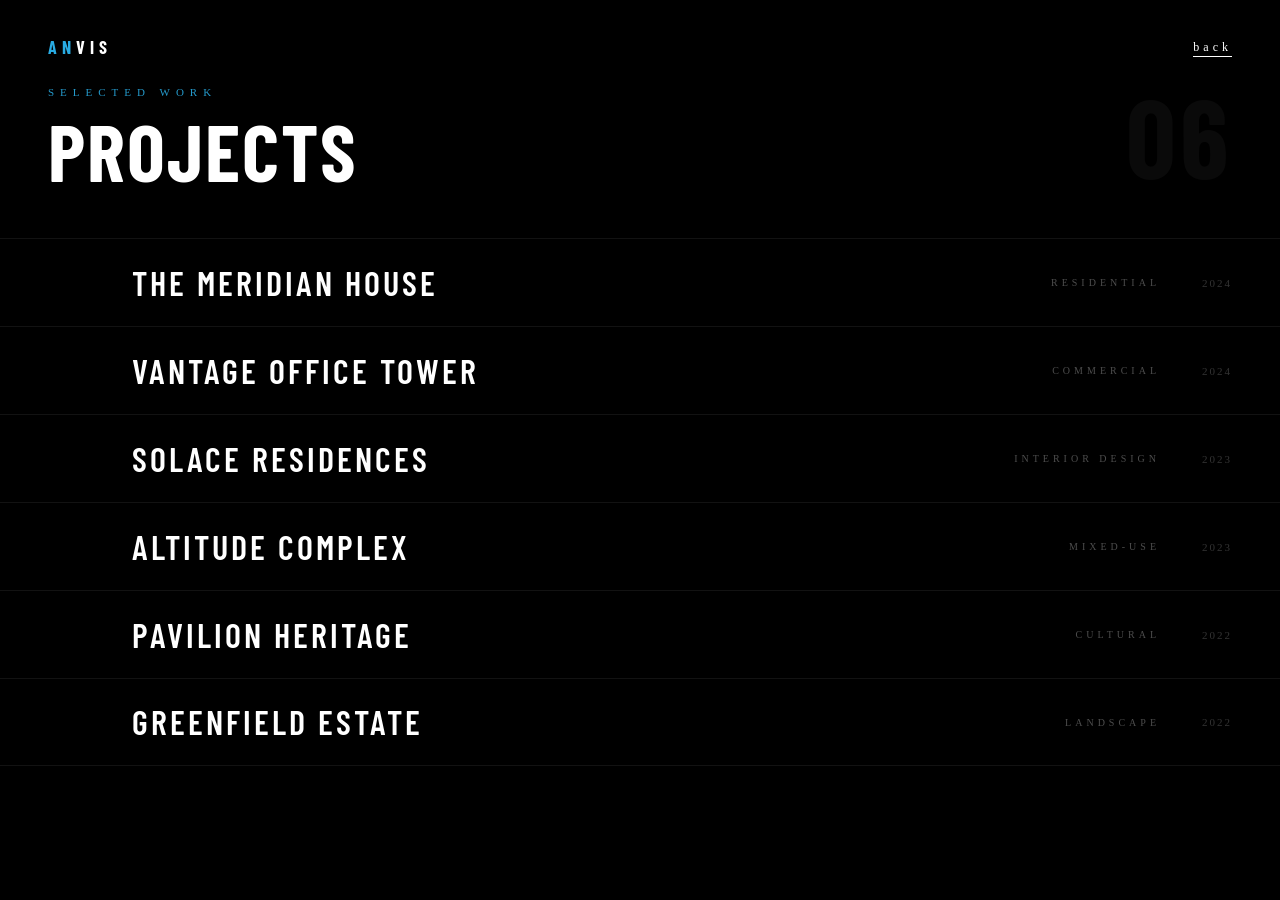
==== projects.html @ 5938486a "Initial commit" ====
<!DOCTYPE html>
<html lang="en">
<head>
  <meta charset="UTF-8">
  <meta name="viewport" content="width=device-width, initial-scale=1.0">
  <title>ANVIS Designery</title>
  <link rel="preconnect" href="https://fonts.googleapis.com">
  <link href="https://fonts.googleapis.com/css2?family=Barlow+Condensed:ital,wght@0,200;0,300;0,400;0,500;0,600;0,700;1,300;1,400&family=Barlow:wght@300;400&display=swap" rel="stylesheet">
  <link rel="stylesheet" href="style.css">

  <style>
    /* ── loader image panels (base64 embedded) ── */
    #lc0 { background-image: url('data:image/png;base64,${IMG1}'); }
    #lc1 { background-image: url('data:image/png;base64,${IMG2}'); }
    #lc2 { background-image: url('data:image/png;base64,${IMG3}'); }
  </style>
</head>
<body>

<!-- ═══════════════════════════════════════════
     NAV
═══════════════════════════════════════════ -->
<nav id="nav">
  <a class="nav-logo" href="index.html"><span class="cyan">AN</span>VIS</a>
  <a class="nav-menu-btn" href="index.html">Back</a>
</nav>


<!-- ═══════════════════════════════════════════
     PROJECTS
═══════════════════════════════════════════ -->
<div class="section-rule"></div>
<section id="projects">
  <div class="proj-header rv">
    <div class="proj-header-left">
      <span class="eyebrow">Selected Work</span>
      <div class="proj-h-title">Projects</div>
    </div>
    <div class="proj-h-count">06</div>
  </div>
 
  <ul class="proj-list">
    <li class="proj-row rv" data-proj="0"
        onmouseenter="showPreview(event,0)" onmouseleave="hidePreview()" onmousemove="movePreview(event)">
      <span class="proj-row-num"></span>
      <span class="proj-row-name">The Meridian House</span>
      <span class="proj-row-cat">Residential</span>
      <span class="proj-row-yr">2024</span>
    </li>
    <li class="proj-row rv d1" data-proj="1"
        onmouseenter="showPreview(event,1)" onmouseleave="hidePreview()" onmousemove="movePreview(event)">
      <span class="proj-row-num"></span>
      <span class="proj-row-name">Vantage Office Tower</span>
      <span class="proj-row-cat">Commercial</span>
      <span class="proj-row-yr">2024</span>
    </li>
    <li class="proj-row rv d2" data-proj="2"
        onmouseenter="showPreview(event,2)" onmouseleave="hidePreview()" onmousemove="movePreview(event)">
      <span class="proj-row-num"></span>
      <span class="proj-row-name">Solace Residences</span>
      <span class="proj-row-cat">Interior Design</span>
      <span class="proj-row-yr">2023</span>
    </li>
    <li class="proj-row rv d1" data-proj="3"
        onmouseenter="showPreview(event,3)" onmouseleave="hidePreview()" onmousemove="movePreview(event)">
      <span class="proj-row-num"></span>
      <span class="proj-row-name">Altitude Complex</span>
      <span class="proj-row-cat">Mixed-Use</span>
      <span class="proj-row-yr">2023</span>
    </li>
    <li class="proj-row rv d2" data-proj="4"
        onmouseenter="showPreview(event,4)" onmouseleave="hidePreview()" onmousemove="movePreview(event)">
      <span class="proj-row-num"></span>
      <span class="proj-row-name">Pavilion Heritage</span>
      <span class="proj-row-cat">Cultural</span>
      <span class="proj-row-yr">2022</span>
    </li>
    <li class="proj-row rv d3" data-proj="5"
        onmouseenter="showPreview(event,5)" onmouseleave="hidePreview()" onmousemove="movePreview(event)">
      <span class="proj-row-num"></span>
      <span class="proj-row-name">Greenfield Estate</span>
      <span class="proj-row-cat">Landscape</span>
      <span class="proj-row-yr">2022</span>
    </li>
  </ul>
</section>
 
<!-- floating project preview -->
<div class="proj-preview" id="projPreview">
  <div class="proj-preview-inner" id="projPreviewInner"></div>
</div>

<script src="script.js"></script>
</body>
</html>
---- style.css ----
/* ═══════════════════════════════════════════════════
   BASE
═══════════════════════════════════════════════════ */
@font-face {
    font-family: 'Gtek';
    src: url('fonts/Gtek.ttf') format('truetype');
}

*, *::before, *::after { margin:0; padding:0; box-sizing:border-box; }
 
:root {
  --black:   #000000;
  --white:   #ffffff;
  --cyan:    #29ABE2;
  --gray:    #555;
  --faint:   rgba(255,255,255,0.08);
  --F: 'Barlow Condensed', sans-serif;
  --expo: cubic-bezier(0.16, 1, 0.3, 1);
  --inout: cubic-bezier(0.76, 0, 0.24, 1);
}
 
html { font-size:16px; overflow-x:hidden; }
 
body {
  background: var(--black);
  color: var(--white);
  font-weight: 300;
  overflow-x: hidden;
  cursor: default;
}
 
a { color:inherit; text-decoration:none; }
button { font-family:var(--F); cursor:pointer; background:none; border:none; color:inherit; }
::selection { background:var(--cyan); color:var(--black); }
 
 
/* ═══════════════════════════════════════════════════
   LOADER  — exactly APAX: black screen, huge counter,
   then panels wipe UP revealing blueprints, logo rises,
   then whole loader slides UP off screen
═══════════════════════════════════════════════════ */
#loader {
  position: fixed;
  inset: 0;
  z-index: 9999;
  background: var(--black);
  display: flex;
  align-items: center;
  justify-content: center;
  overflow: hidden;
  transition: transform 1.1s var(--inout);
  will-change: transform;
}

#loader.exit {
  transform: translateY(-100%);
}

/* VIDEO BACKGROUND */
.loader-video {
  position: absolute;
  inset: 0;
  width: 100%;
  height: 100%;
  object-fit: cover;
  z-index: 1;
}

/* The big counter */
.l-num {
  padding: 320px 0px 0px 0px;
  position: absolute;
  font-family: var(--F);
  font-weight: 700;
  font-size: 40px;
  letter-spacing: -4px;
  line-height: 1;
  color: var(--white);
  z-index: 5;
  pointer-events: none;
  transition: opacity .4s;
  text-align: center;
}

.l-num.hide {
  opacity: 0;
}

/* Progress line */
.l-bar {
  position: absolute;
  bottom: 0;
  left: 0;
  right: 0;
  height: 1px;
  background: rgba(255,255,255,0.08);
  z-index: 5;
}

.l-bar-fill {
  height: 100%;
  width: 0%;
  background: var(--cyan);
  transition: width 0.1s linear;
}
 
/* ═══════════════════════════════════════════════════
   NAV  — APAX: logo top-left, "menu" top-right
         mix-blend-mode: difference so it reads on any bg
═══════════════════════════════════════════════════ */
#nav {
  position: fixed; top: 0; left: 0; right: 0; z-index: 400;
  padding: 36px 48px;
  display: flex; align-items: center; justify-content: space-between;
  mix-blend-mode: difference;
  pointer-events: none;
  transition: padding 0.5s var(--expo);
}
#nav.compact { padding: 20px 48px; }
#nav .nav-logo, #nav .nav-menu-btn { pointer-events: all; }
 
.nav-logo {
  font-family: var(--F); font-weight: 700;
  font-size: 18px; letter-spacing: 5px; text-transform: uppercase;
  color: var(--white);
}
.nav-logo .cyan { color: var(--cyan); }
 
.nav-menu-btn {
  font-size: 12px; letter-spacing: 4px; text-transform: lowercase;
  font-weight: 400;
  color: var(--white);
  position: relative;
}
.nav-menu-btn::after {
  content:''; position:absolute; bottom:-2px; left:0; right:0; height:1px;
  background: var(--white); transform: scaleX(1); transform-origin: left;
  transition: transform 0.35s var(--expo);
}
.nav-menu-btn.open::after { transform: scaleX(0); }
 
 
/* ═══════════════════════════════════════════════════
   MENU OVERLAY  — APAX style: full black panel slides down
═══════════════════════════════════════════════════ */
#menu-overlay {
  position: fixed; inset: 0; z-index: 300;
  background: var(--black);
  transform: translateY(-100%);
  transition: transform 0.9s var(--inout);
  display: flex; flex-direction: column;
  padding: 120px 48px 60px;
}
#menu-overlay.open { transform: translateY(0); }
 
.menu-nav {
  display: flex; flex-direction: column; gap: 0;
  flex: 1;
}
.menu-link {
  display: block;
  font-family: var(--F); font-weight: 700;
  font-size: clamp(52px, 11vw, 120px);
  letter-spacing: 2px; text-transform: uppercase;
  line-height: 0.92;
  color: var(--white);
  border-top: 1px solid rgba(255,255,255,0.08);
  padding: 20px 0;
  position: relative; overflow: hidden;
  transition: color 0.3s;
}
.menu-link:last-child { border-bottom: 1px solid rgba(255,255,255,0.08); }
.menu-link::before {
  content: '';
  position: absolute; bottom: 0; left: 0; right: 0; height: 100%;
  background: var(--cyan);
  transform: translateY(101%);
  transition: transform 0.45s var(--expo);
  z-index: -1;
}
.menu-link:hover { color: var(--black); }
.menu-link:hover::before { transform: translateY(0); }
 
.menu-footer {
  display: flex; align-items: flex-end; justify-content: space-between;
  border-top: 1px solid rgba(255,255,255,0.08);
  padding-top: 28px;
}
.menu-contact-links { display:flex; gap:36px; }
.menu-contact-links a {
  font-size: 11px; letter-spacing: 3px; text-transform: uppercase;
  color: rgba(255,255,255,0.35);
  transition: color 0.3s;
}
.menu-contact-links a:hover { color: var(--cyan); }
.menu-copy {
  font-size: 10px; letter-spacing: 2px;
  color: rgba(255,255,255,0.2);
}
 
 
/* ═══════════════════════════════════════════════════
   HERO  — APAX: full-screen, giant type bottom-left,
   small tagline bottom-right, no image (pure type + grid)
═══════════════════════════════════════════════════ */
#hero {
  height: 100vh;
  min-height: 600px;
  position: relative;
  overflow: hidden;

  display: flex;
  flex-direction: column;
  justify-content: flex-end;

  padding: 0 48px 64px;
}

/* BACKGROUND */
.hero-bg {
  position: absolute;
  inset: 0;
  z-index: 1;
}

/* IMAGE */
.hero-image {
  width: 100%;
  height: 100%;
  object-fit: cover;

  transform: scale(1.05);
  animation: heroZoom 12s ease-in-out infinite alternate;
}

/* DARK OVERLAY */
.hero-overlay {
  position: absolute;
  inset: 0;
  background:
    linear-gradient(
      to top,
      rgba(0,0,0,0.82),
      rgba(0,0,0,0.35),
      rgba(0,0,0,0.45)
    );
}

/* subtle cinematic movement */
@keyframes heroZoom {
  from {
    transform: scale(1.05);
  }

  to {
    transform: scale(1.12);
  }
}

/* CONTENT */
.hero-bottom {
  position: relative;
  z-index: 2;

  display: flex;
  align-items: flex-end;
  justify-content: space-between;
}

/* TITLE REVEAL */
.hero-mask {
  overflow: hidden;
  display: block;
  line-height: 0.87;
}

.hero-word {
  display: block;
  font-family: 'Gtek', sans-serif;
  font-family: var(--F);
  font-weight: 700;

  font-size: clamp(72px, 15vw, 172px);

  letter-spacing: 3px;
  text-transform: uppercase;

  color: white;

  transform: translateY(105%);
  transition: transform 1.4s var(--expo);
  will-change: transform;
}

.hero-word.up {
  transform: translateY(0);
}

.hero-word.delay1 {
  transition-delay: 0.07s;
}

.hero-word.cyan {
  color: var(--cyan);
}

 
/* ═══════════════════════════════════════════════════
   INTRO SECTION  — two-col, APAX "about the studio" feel
═══════════════════════════════════════════════════ */

#intro {
  position: relative;
  overflow: hidden;

  min-height: 100vh;

  padding:
    clamp(120px, 12vw, 180px)
    clamp(28px, 5vw, 80px);

  display: grid;
  grid-template-columns: 1fr 1fr;
  align-items: center;
  gap: clamp(40px, 6vw, 100px);

  background:
    radial-gradient(circle at top left,
      rgba(0,195,255,0.08),
      transparent 30%),

    radial-gradient(circle at bottom right,
      rgba(255,255,255,0.04),
      transparent 25%),

    #050505;
}

/* =========================================================
   BACKGROUND FX
========================================================= */

.intro-grid {
  position: absolute;
  inset: 0;

  background-image:
    linear-gradient(rgba(255,255,255,0.03) 1px, transparent 1px),
    linear-gradient(90deg, rgba(255,255,255,0.03) 1px, transparent 1px);

  background-size: 70px 70px;

  mask-image: radial-gradient(circle at center, black 30%, transparent 90%);
  pointer-events: none;
}

.intro-glow {
  position: absolute;
  border-radius: 50%;
  filter: blur(120px);
  opacity: 0.18;
}

.glow-1 {
  width: 400px;
  height: 400px;
  background: var(--cyan);
  top: -120px;
  left: -100px;
}

.glow-2 {
  width: 300px;
  height: 300px;
  background: #ffffff;
  bottom: -100px;
  right: -100px;
}

/* =========================================================
   LEFT SIDE
========================================================= */

.intro-left {
  position: relative;
  z-index: 5;
  max-width: 720px;
}

.eyebrow {
  display: inline-block;

  margin-bottom: 24px;

  font-size: 11px;
  letter-spacing: 6px;
  text-transform: uppercase;

  color: var(--cyan);

  opacity: 0.9;
}

/* HUGE HEADING */

.big-heading {
  display: flex;
  flex-direction: column;

  margin: 0;

  line-height: 0.88;

  font-size: clamp(68px, 10vw, 150px);
  font-weight: 800;
  font-family: var(--F);

  letter-spacing: -4px;
}

.big-heading span {
  position: relative;

  width: fit-content;

  color: #fff;

  text-shadow:
    0 0 30px rgba(255,255,255,0.08);
}

.big-heading .cyan {
  color: var(--cyan);

  text-shadow:
    0 0 40px rgba(0,195,255,0.35);
}

/* PARAGRAPH */

.body-text {
  margin-top: 36px;
  max-width: 580px;

  font-size: 17px;
  line-height: 2;

  color: rgba(255,255,255,0.62);
}

/* =========================================================
   BUTTONS
========================================================= */

.intro-buttons {
  display: flex;
  gap: 18px;

  margin-top: 42px;
}

.btn-primary,
.btn-secondary {
  position: relative;

  padding: 16px 30px;

  border-radius: 999px;

  font-size: 12px;
  letter-spacing: 2px;
  text-transform: uppercase;
  text-decoration: none;

  transition: 0.4s ease;

  overflow: hidden;
}

.btn-primary {
  background: var(--cyan);
  color: #000;

  box-shadow:
    0 10px 40px rgba(0,195,255,0.35);
}

.btn-primary:hover {
  transform: translateY(-4px);
  box-shadow:
    0 20px 50px rgba(0,195,255,0.5);
}

.btn-secondary {
  border: 1px solid rgba(255,255,255,0.12);
  color: #fff;

  background:
    rgba(255,255,255,0.04);

  backdrop-filter: blur(12px);
}

.btn-secondary:hover {
  transform: translateY(-4px);

  border-color: rgba(255,255,255,0.3);
}

/* =========================================================
   STATS
========================================================= */

.stats-row {
  display: grid;
  grid-template-columns: repeat(4, 1fr);

  gap: 20px;

  margin-top: 70px;
}

.stat-card {
  position: relative;

  padding: 26px 22px;

  border:
    1px solid rgba(255,255,255,0.08);

  border-radius: 24px;

  background:
    linear-gradient(
      180deg,
      rgba(255,255,255,0.06),
      rgba(255,255,255,0.02)
    );

  backdrop-filter: blur(14px);

  transition: 0.4s ease;
}

.stat-card:hover {
  transform:
    translateY(-10px);

  border-color:
    rgba(0,195,255,0.25);

  box-shadow:
    0 20px 60px rgba(0,0,0,0.35);
}

.stat-num {
  font-size: 42px;
  font-weight: 700;
  font-family: var(--F);

  color: var(--cyan);
}

.stat-label {
  margin-top: 10px;

  font-size: 10px;
  letter-spacing: 4px;

  color: rgba(255,255,255,0.45);
}

/* =========================================================
   RIGHT SIDE
========================================================= */

.intro-right {
  position: relative;

  display: flex;
  justify-content: center;
  align-items: center;
}

/* FLOATING AREA */

.floating-stage {
  position: relative;

  width: 100%;
  height: 720px;

  display: flex;
  justify-content: center;
  align-items: center;
}

/* MAIN IMAGE */

.floating-image-wrap {
  position: relative;

  width: clamp(340px, 35vw, 560px);

  animation:
    floatAdvanced 7s ease-in-out infinite;
}

.image-back-glow {
  position: absolute;
  inset: 20%;

  background: var(--cyan);

  border-radius: 50%;

  filter: blur(100px);

  opacity: 0.25;

  z-index: -1;
}

.floating-image {
  width: 100%;
  object-fit: contain;

  filter:
    drop-shadow(0 40px 70px rgba(0,0,0,0.8));

  transform-style: preserve-3d;

  transition: 0.5s ease;
}

.floating-image:hover {
  transform:
    rotate(-3deg)
    scale(1.04);
}

/* FLOATING GLASS TAGS */

.glass-card {
  position: absolute;

  padding: 14px 20px;

  border-radius: 18px;

  background:
    rgba(255,255,255,0.07);

  border:
    1px solid rgba(255,255,255,0.08);

  backdrop-filter: blur(16px);

  color: #fff;

  font-size: 11px;
  letter-spacing: 3px;
  text-transform: uppercase;

  box-shadow:
    0 20px 40px rgba(0,0,0,0.3);
}

.card-1 {
  top: 20%;
  left: 10%;

  animation:
    floatTag 5s ease-in-out infinite;
}

.card-2 {
  bottom: 18%;
  right: 8%;

  animation:
    floatTag 6s ease-in-out infinite reverse;
}

/* ORBS */

.image-orb {
  position: absolute;
  border-radius: 50%;
  filter: blur(80px);
}

.orb-1 {
  width: 180px;
  height: 180px;

  background: var(--cyan);

  top: 10%;
  right: 18%;

  opacity: 0.18;
}

.orb-2 {
  width: 140px;
  height: 140px;

  background: #ffffff;

  bottom: 18%;
  left: 10%;

  opacity: 0.08;
}

/* =========================================================
   ANIMATIONS
========================================================= */

@keyframes floatAdvanced {

  0% {
    transform:
      translateY(0px)
      rotate(0deg);
  }

  25% {
    transform:
      translateY(-18px)
      rotate(-2deg);
  }

  50% {
    transform:
      translateY(-32px)
      rotate(1deg);
  }

  75% {
    transform:
      translateY(-14px)
      rotate(-1deg);
  }

  100% {
    transform:
      translateY(0px)
      rotate(0deg);
  }
}

@keyframes floatTag {

  0% {
    transform: translateY(0px);
  }

  50% {
    transform: translateY(-12px);
  }

  100% {
    transform: translateY(0px);
  }
}

/* =========================================================
   RESPONSIVE
========================================================= */

@media (max-width: 1100px) {

  #intro {
    grid-template-columns: 1fr;
    padding-top: 140px;
  }

  .intro-right {
    order: -1;
  }

  .floating-stage {
    height: 500px;
  }

  .stats-row {
    grid-template-columns: repeat(2, 1fr);
  }

}

@media (max-width: 700px) {

  #intro {
    padding-inline: 24px;
  }

  .big-heading {
    font-size: 72px;
  }

  .body-text {
    font-size: 15px;
    line-height: 1.8;
  }

  .intro-buttons {
    flex-direction: column;
  }

  .stats-row {
    grid-template-columns: 1fr;
  }

  .floating-image-wrap {
    width: 90%;
  }

  .glass-card {
    display: none;
  }

}
 
 
/* ═══════════════════════════════════════════════════
   PROJECTS  — APAX: full-width list, each project is a
   horizontal row with number, name, category, year
   On hover: a large image preview appears
═══════════════════════════════════════════════════ */
#projects { padding-bottom: 80px; }
 
.proj-header {
  padding: 80px 48px 48px;
  display: flex; align-items: flex-end; justify-content: space-between;
}
.proj-header-left .eyebrow { margin-bottom: 12px; }
.proj-h-title {
  font-family: var(--F); font-weight: 700;
  font-size: clamp(44px, 7vw, 80px);
  letter-spacing: 2px; text-transform: uppercase; line-height: 1;
}
.proj-h-count {
  font-family: var(--F); font-weight: 700;
  font-size: clamp(60px, 10vw, 110px);
  color: rgba(255,255,255,0.04); letter-spacing: 4px; line-height:1;
}
 
/* project list APAX-style */
.proj-list { list-style: none; }
 
.proj-row {
  position: relative;
  border-top: 1px solid rgba(255,255,255,0.07);
  padding: 0 48px;
  display: grid;
  grid-template-columns: 56px 1fr auto auto;
  gap: 28px;
  align-items: center;
  min-height: 88px;
  cursor: pointer;
  transition: background 0.3s;
  overflow: hidden;
}
.proj-row:last-child { border-bottom: 1px solid rgba(255,255,255,0.07); }
.proj-row:hover { background: rgba(255,255,255,0.03); }
.proj-row:hover .proj-row-num { color: var(--cyan); }
.proj-row:hover .proj-row-name { letter-spacing: 5px; }
 
/* sliding cyan underline on hover */
.proj-row::after {
  content:''; position:absolute; bottom:0; left:0; right:0; height:1px;
  background: var(--cyan); transform: scaleX(0); transform-origin: left;
  transition: transform 0.55s var(--expo);
}
.proj-row:hover::after { transform: scaleX(1); }
 
.proj-row-num {
  font-family: var(--F); font-weight: 300;
  font-size: 12px; letter-spacing: 3px;
  color: rgba(255,255,255,0.2);
  transition: color 0.3s;
}
.proj-row-name {
  font-family: var(--F); font-weight: 600;
  font-size: clamp(20px, 3vw, 34px);
  letter-spacing: 3px; text-transform: uppercase; line-height: 1;
  transition: letter-spacing 0.5s var(--expo);
}
.proj-row-cat {
  font-size: 10px; letter-spacing: 4px; text-transform: uppercase;
  color: rgba(255,255,255,0.3); text-align: right;
}
.proj-row-yr {
  font-size: 11px; letter-spacing: 2px;
  color: rgba(255,255,255,0.2); min-width: 44px; text-align: right;
}
 
/* floating image on hover */
.proj-preview {
  position: fixed; z-index: 200;
  width: 320px; aspect-ratio: 4/3;
  pointer-events: none;
  opacity: 0; transform: scale(0.94) translateY(6px);
  transition: opacity 0.3s ease, transform 0.4s var(--expo);
  overflow: hidden;
}
.proj-preview.show { opacity: 1; transform: scale(1) translateY(0); }
.proj-preview-inner {
  width:100%; height:100%;
  background: #0d0d0d;
  display: flex; align-items:center; justify-content:center;
}
.proj-preview-inner svg { width:65%; height:65%; opacity:0.3; }
 
 

/* =========================
   ABOUT SECTION
========================= */

#about{
  padding:110px 48px;
  display:grid;
  grid-template-columns:1fr 1fr;
  gap:80px;
  align-items:center;
  overflow:hidden;
}

/* =========================
   SLIDER
========================= */

.about-img-stack{
  position:relative;
  height:620px;
}

.about-slider{
  position:relative;
  width:100%;
  height:100%;
  overflow:hidden;
  background:#0a0a0a;
  border-radius:28px;
  isolation:isolate;
  box-shadow:
    0 20px 60px rgba(0,0,0,0.5),
    inset 0 0 0 1px rgba(255,255,255,0.06);
}



/* GLOW */

.about-glow{
  position:absolute;
  width:420px;
  height:420px;
  border-radius:50%;
  background:rgba(41,171,226,0.12);
  filter:blur(100px);

  top:-120px;
  right:-100px;

  z-index:1;

  animation:floatGlow 8s ease-in-out infinite;
}

@keyframes floatGlow{
  0%{
    transform:translateY(0px);
  }
  50%{
    transform:translateY(30px);
  }
  100%{
    transform:translateY(0px);
  }
}

.slider {
  position: relative;
  width: 100%;
  height: 100%;
  overflow: hidden;
  border-radius: 14px;
  background: #0a0a0a;
}

.slides {
  position: relative;
  width: 100%;
  height: 100%;
}

.slide {
  position: absolute;
  inset: 0;
  opacity: 0;
  transform: scale(1.08);
  transition: opacity 1s ease, transform 1.2s ease;
}

.slide img {
  width: 100%;
  height: 100%;
  object-fit: cover;
  filter: contrast(1.05) saturate(1.05);
}

/* ACTIVE SLIDE */
.slide.active {
  opacity: 1;
  transform: scale(1);
}

/* DOTS */
.dots {
  position: absolute;
  bottom: 14px;
  left: 50%;
  transform: translateX(-50%);
  display: flex;
  gap: 8px;
  z-index: 10;
}

.dot {
  width: 7px;
  height: 7px;
  border-radius: 50%;
  background: rgba(255,255,255,0.25);
  cursor: pointer;
  transition: 0.3s;
}

.dot.active {
  width: 18px;
  border-radius: 20px;
  background: var(--cyan);
}

/* =========================
   CONTENT
========================= */

.about-services{
  display:flex;
  flex-wrap:wrap;
  gap:8px;
  margin-top:28px;
}

.svc{
  font-size:9px;
  letter-spacing:3px;
  text-transform:uppercase;
  border:1px solid rgba(255,255,255,0.1);
  padding:8px 14px;
  color:rgba(255,255,255,0.35);

  transition:
    border-color .3s,
    color .3s,
    transform .3s;
}

.svc:hover{
  border-color:var(--cyan);
  color:var(--cyan);
  transform:translateY(-3px);
}

/* =========================
   RESPONSIVE
========================= */

@media(max-width:980px){

  #about{
    grid-template-columns:1fr;
    gap:50px;
    padding:90px 24px;
  }

  .about-img-stack{
    height:500px;
  }

}

 
 
/* ═══════════════════════════════════════════════════
   CONTACT
═══════════════════════════════════════════════════ */
#contact {
  padding: 110px 48px;
  display: grid; grid-template-columns: 1fr 1fr;
  gap: 80px; align-items: start;
}
 
.contact-heading {
  font-family: var(--F); font-weight: 700;
  font-size: clamp(52px, 8.5vw, 96px);
  letter-spacing: 2px; text-transform: uppercase; line-height: 0.88;
  margin-bottom: 28px;
}
.contact-heading .cyan { color: var(--cyan); }
.contact-sub {
  font-size: clamp(13px, 1.3vw, 16px); font-weight: 300;
  line-height: 1.9; letter-spacing: 0.4px;
  color: rgba(255,255,255,0.35); max-width: 360px; margin-bottom: 48px;
}
.c-list { display:flex; flex-direction:column; }
.c-item {
  display:grid; grid-template-columns: 60px 1fr;
  gap: 16px; align-items:start;
  padding: 20px 0;
  border-bottom: 1px solid rgba(255,255,255,0.06);
}
.c-item:last-child { border-bottom:none; }
.c-lbl {
  font-size: 9px; letter-spacing: 4px; text-transform: uppercase;
  color: var(--cyan); padding-top: 2px;
}
.c-val {
  font-size: clamp(13px, 1.3vw, 15px); font-weight: 400;
  letter-spacing: 1px; line-height: 1.6; color: rgba(255,255,255,0.6);
}
 
/* form */
.cform { display: flex; flex-direction: column; }
.ff {
  border-bottom: 1px solid rgba(255,255,255,0.08);
  transition: border-color 0.3s;
}
.ff:focus-within { border-color: rgba(41,171,226,0.5); }
.ff label {
  display:block; font-size: 9px; letter-spacing: 4px; text-transform: uppercase;
  color: rgba(255,255,255,0.2); padding: 22px 0 7px;
  transition: color 0.3s;
}
.ff:focus-within label { color: var(--cyan); }
.ff input, .ff textarea {
  width:100%; background:transparent; border:none; outline:none;
  font-family: var(--F); font-weight:300;
  font-size: clamp(14px,1.5vw,18px); letter-spacing:1px;
  color: var(--white); padding: 0 0 18px; resize:none;
}
.ff textarea { height: 90px; }
.fsub {
  margin-top: 40px; align-self: flex-start;
  background: var(--cyan); color: var(--black);
  padding: 15px 44px;
  font-family: var(--F); font-size: 11px;
  letter-spacing: 5px; text-transform: uppercase; font-weight: 700;
  border:none; cursor:pointer;
  transition: background 0.3s, transform 0.25s var(--expo);
}
.fsub:hover { background: var(--white); transform: translateY(-3px); }
 
 
/* ═══════════════════════════════════════════════════
   FOOTER  — APAX: minimal, one-liner
═══════════════════════════════════════════════════ */
footer {
  border-top: 1px solid rgba(255,255,255,0.07);
  padding: 32px 48px;
  display: flex; align-items:center; justify-content:space-between;
  flex-wrap: wrap; gap: 16px;
}
.footer-logo {
  font-family: var(--F); font-weight: 700;
  font-size: 15px; letter-spacing: 5px; text-transform: uppercase;
}
.footer-logo .cyan { color: var(--cyan); }
.footer-copy { font-size: 10px; letter-spacing: 2px; color: rgba(255,255,255,0.2); }
.footer-links { display:flex; gap:28px; }
.footer-links a {
  font-size: 10px; letter-spacing: 3px; text-transform: uppercase;
  color: rgba(255,255,255,0.25); transition: color 0.3s;
}
.footer-links a:hover { color: var(--cyan); }
 
 
/* ═══════════════════════════════════════════════════
   SCROLL REVEAL
═══════════════════════════════════════════════════ */
.rv {
  opacity: 0; transform: translateY(48px);
  transition: opacity 1s var(--expo), transform 1s var(--expo);
}
.rv.in { opacity:1; transform: translateY(0); }
.rv.d1 { transition-delay: .1s; }
.rv.d2 { transition-delay: .2s; }
.rv.d3 { transition-delay: .3s; }
.rv.d4 { transition-delay: .4s; }
 
/* mask-reveal lines */
.lmask { overflow:hidden; display:block; line-height:0.88; }
.linner {
  display:block;
  transform: translateY(106%);
  transition: transform 1.1s var(--expo);
}
.linner.up { transform: translateY(0); }
.linner.d1 { transition-delay: .1s; }
.linner.d2 { transition-delay: .2s; }
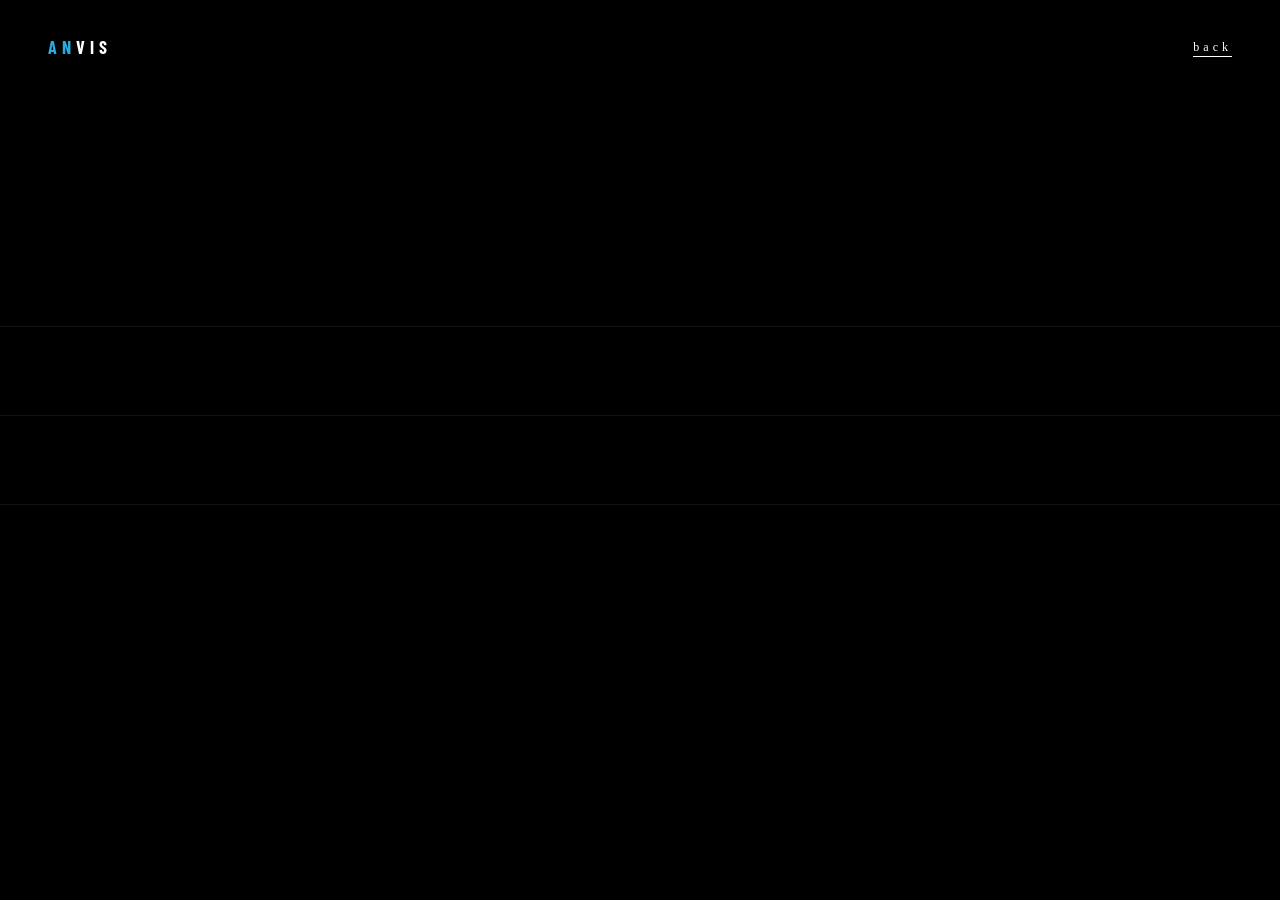
==== commit eff707bb: "🔀 resolve merge conflict" ====
--- a/projects.html
+++ b/projects.html
@@ -30,62 +30,166 @@
      PROJECTS
 ═══════════════════════════════════════════ -->
 <div class="section-rule"></div>
+
 <section id="projects">
+
   <div class="proj-header rv">
     <div class="proj-header-left">
       <span class="eyebrow">Selected Work</span>
       <div class="proj-h-title">Projects</div>
     </div>
+
     <div class="proj-h-count">06</div>
   </div>
- 
+
   <ul class="proj-list">
-    <li class="proj-row rv" data-proj="0"
-        onmouseenter="showPreview(event,0)" onmouseleave="hidePreview()" onmousemove="movePreview(event)">
-      <span class="proj-row-num"></span>
-      <span class="proj-row-name">The Meridian House</span>
-      <span class="proj-row-cat">Residential</span>
-      <span class="proj-row-yr">2024</span>
+
+    <!-- PROJECT 1 -->
+    <li class="proj-item">
+
+      <div class="proj-row rv"
+           data-proj="0"
+           onclick="toggleProject(this)"
+           onmouseenter="showPreview(event,0)"
+           onmouseleave="hidePreview()"
+           onmousemove="movePreview(event)">
+
+        <span class="proj-row-num">01</span>
+        <span class="proj-row-name">A HOUSE AIR BNB</span>
+        <span class="proj-row-cat">MEXICO, PAMPANGA</span>
+        <span class="proj-row-yr">VISUALIZATION</span>
+
+      </div>
+
+      <div class="proj-dropdown">
+
+        <div class="proj-dropdown-desc">
+          A contemporary Airbnb house concept designed with a clean Scandinavian-inspired aesthetic, featuring a dramatic pitched roof, expansive glass façade, and warm natural wood accents. The project emphasizes simplicity, openness, and harmony with nature, creating a cozy yet modern retreat experience. Soft ambient lighting, minimalist detailing, and seamless indoor-outdoor connection enhance the relaxing atmosphere, making the space ideal for short-term luxury stays and tranquil living.
+        </div>
+
+        <div class="proj-gallery">
+
+          <div class="proj-gallery-item">
+            <img src="projects/A HOUSE/1.1.jpg">
+          </div>
+
+          <div class="proj-gallery-item">
+            <img src="projects/A HOUSE/3.1.jpg">
+          </div>
+        </div>
+
+      </div>
+
     </li>
-    <li class="proj-row rv d1" data-proj="1"
-        onmouseenter="showPreview(event,1)" onmouseleave="hidePreview()" onmousemove="movePreview(event)">
-      <span class="proj-row-num"></span>
-      <span class="proj-row-name">Vantage Office Tower</span>
-      <span class="proj-row-cat">Commercial</span>
-      <span class="proj-row-yr">2024</span>
+
+    <!-- PROJECT 2 -->
+    <li class="proj-item">
+
+      <div class="proj-row rv d1"
+           data-proj="1"
+           onclick="toggleProject(this)"
+           onmouseenter="showPreview(event,1)"
+           onmouseleave="hidePreview()"
+           onmousemove="movePreview(event)">
+
+        <span class="proj-row-num">02</span>
+        <span class="proj-row-name">AIR BNB WITH PRIVATE POOL</span>
+        <span class="proj-row-cat">
+          LAPIDS VILLE, SAPANG MAISAC, MEXICO, PAMPANGA
+        </span>
+
+        <span class="proj-row-yr">
+          EXTERIOR AND INTERIOR VISUALIZATION
+        </span>
+
+      </div>
+
+      <div class="proj-dropdown">
+
+        <div class="proj-dropdown-desc">
+          A modern tropical Airbnb retreat designed to blend leisure, privacy, and contemporary living in one seamless experience. The project features a minimalist white façade accented with natural wood textures, open-air lounge spaces, and a relaxing rooftop deck that creates a warm resort-inspired atmosphere. At the heart of the design is a private pool courtyard paired with an outdoor living and dining area, encouraging indoor-outdoor interaction and a laid-back lifestyle. The clean architectural lines, soft natural palette, and thoughtfully planned spaces provide guests with a serene and luxurious getaway experience in the heart of Pampanga.
+        </div>
+
+        <div class="proj-gallery">
+
+          <div class="proj-gallery-item">
+            <img src="projects/AIR BNB/Exterior.jpg">
+          </div>
+
+          <div class="proj-gallery-item">
+            <img src="projects/AIR BNB/Pool Area.jpg">
+          </div>
+
+          <div class="proj-gallery-item">
+            <img src="projects/AIR BNB/PLAN.png">
+          </div>
+        </div>
+
+      </div>
+
     </li>
-    <li class="proj-row rv d2" data-proj="2"
-        onmouseenter="showPreview(event,2)" onmouseleave="hidePreview()" onmousemove="movePreview(event)">
-      <span class="proj-row-num"></span>
-      <span class="proj-row-name">Solace Residences</span>
-      <span class="proj-row-cat">Interior Design</span>
-      <span class="proj-row-yr">2023</span>
+
+    <!-- PROJECT 3 -->
+    <li class="proj-item">
+
+      <div class="proj-row rv d2"
+           data-proj="2"
+           onclick="toggleProject(this)"
+           onmouseenter="showPreview(event,2)"
+           onmouseleave="hidePreview()"
+           onmousemove="movePreview(event)">
+
+        <span class="proj-row-num">03</span>
+
+        <span class="proj-row-name">
+          BUNGALOW WITH LOFT RESIDENTIAL
+        </span>
+
+        <span class="proj-row-cat">
+          Alfonso, Cavite
+        </span>
+
+        <span class="proj-row-yr">
+          FULL DESIGN PACKAGE
+        </span>
+
+      </div>
+
+      <div class="proj-dropdown">
+
+        <div class="proj-dropdown-desc">
+          A modern bungalow with loft residence designed to combine comfort, functionality, and contemporary elegance within a serene residential setting in Alfonso, Cavite. The project features a thoughtfully planned layout that maximizes natural light, spatial openness, and seamless circulation between living spaces. With its clean architectural lines, warm material palette, and elevated loft area, the residence creates a cozy yet sophisticated atmosphere ideal for modern family living. The scope includes comprehensive space planning, detailed exterior and interior visualizations, and professionally prepared signed and sealed construction drawings, ensuring both aesthetic quality and construction-ready precision.
+        </div>
+
+        <div class="proj-gallery">
+
+          <div class="proj-gallery-item">
+            <img src="projects/ALFONSO/Updated Exterior.png">
+          </div>
+
+          <div class="proj-gallery-item">
+            <img src="projects/ALFONSO/LIVING AREA 01.png">
+          </div>
+
+          <div class="proj-gallery-item">
+            <img src="projects/ALFONSO/LOFT AREA 01.png">
+          </div>
+
+          <div class="proj-gallery-item">
+            <img src="projects/ALFONSO/MASTER BEDROOM 01.png">
+          </div>
+
+        </div>
+
+      </div>
+
     </li>
-    <li class="proj-row rv d1" data-proj="3"
-        onmouseenter="showPreview(event,3)" onmouseleave="hidePreview()" onmousemove="movePreview(event)">
-      <span class="proj-row-num"></span>
-      <span class="proj-row-name">Altitude Complex</span>
-      <span class="proj-row-cat">Mixed-Use</span>
-      <span class="proj-row-yr">2023</span>
-    </li>
-    <li class="proj-row rv d2" data-proj="4"
-        onmouseenter="showPreview(event,4)" onmouseleave="hidePreview()" onmousemove="movePreview(event)">
-      <span class="proj-row-num"></span>
-      <span class="proj-row-name">Pavilion Heritage</span>
-      <span class="proj-row-cat">Cultural</span>
-      <span class="proj-row-yr">2022</span>
-    </li>
-    <li class="proj-row rv d3" data-proj="5"
-        onmouseenter="showPreview(event,5)" onmouseleave="hidePreview()" onmousemove="movePreview(event)">
-      <span class="proj-row-num"></span>
-      <span class="proj-row-name">Greenfield Estate</span>
-      <span class="proj-row-cat">Landscape</span>
-      <span class="proj-row-yr">2022</span>
-    </li>
+
   </ul>
+
 </section>
- 
-<!-- floating project preview -->
+
+<!-- FLOATING PREVIEW -->
 <div class="proj-preview" id="projPreview">
   <div class="proj-preview-inner" id="projPreviewInner"></div>
 </div>
--- a/style.css
+++ b/style.css
@@ -830,91 +830,309 @@
    horizontal row with number, name, category, year
    On hover: a large image preview appears
 ═══════════════════════════════════════════════════ */
-#projects { padding-bottom: 80px; }
- 
+#projects {
+  padding-bottom: 80px;
+}
+
+/* HEADER */
 .proj-header {
   padding: 80px 48px 48px;
-  display: flex; align-items: flex-end; justify-content: space-between;
-}
-.proj-header-left .eyebrow { margin-bottom: 12px; }
+
+  display: flex;
+  align-items: flex-end;
+  justify-content: space-between;
+}
+
+.proj-header-left .eyebrow {
+  margin-bottom: 12px;
+}
+
 .proj-h-title {
-  font-family: var(--F); font-weight: 700;
+  font-family: var(--F);
+  font-weight: 700;
+
   font-size: clamp(44px, 7vw, 80px);
-  letter-spacing: 2px; text-transform: uppercase; line-height: 1;
-}
+
+  letter-spacing: 2px;
+  text-transform: uppercase;
+  line-height: 1;
+}
+
 .proj-h-count {
-  font-family: var(--F); font-weight: 700;
+  font-family: var(--F);
+  font-weight: 700;
+
   font-size: clamp(60px, 10vw, 110px);
-  color: rgba(255,255,255,0.04); letter-spacing: 4px; line-height:1;
-}
- 
-/* project list APAX-style */
-.proj-list { list-style: none; }
- 
+
+  color: rgba(255,255,255,0.04);
+
+  letter-spacing: 4px;
+  line-height: 1;
+}
+
+/* LIST */
+.proj-list {
+  list-style: none;
+}
+
+/* ITEM */
+.proj-item {
+  border-bottom: 1px solid rgba(255,255,255,0.07);
+}
+
+/* ROW */
 .proj-row {
   position: relative;
-  border-top: 1px solid rgba(255,255,255,0.07);
+
   padding: 0 48px;
+
   display: grid;
   grid-template-columns: 56px 1fr auto auto;
+
   gap: 28px;
   align-items: center;
+
   min-height: 88px;
+
   cursor: pointer;
+
   transition: background 0.3s;
+
   overflow: hidden;
 }
-.proj-row:last-child { border-bottom: 1px solid rgba(255,255,255,0.07); }
-.proj-row:hover { background: rgba(255,255,255,0.03); }
-.proj-row:hover .proj-row-num { color: var(--cyan); }
-.proj-row:hover .proj-row-name { letter-spacing: 5px; }
- 
-/* sliding cyan underline on hover */
+
+.proj-row:hover {
+  background: rgba(255,255,255,0.03);
+}
+
+.proj-item.active .proj-row {
+  background: rgba(255,255,255,0.03);
+}
+
+/* cyan line */
 .proj-row::after {
-  content:''; position:absolute; bottom:0; left:0; right:0; height:1px;
-  background: var(--cyan); transform: scaleX(0); transform-origin: left;
+  content: '';
+
+  position: absolute;
+
+  bottom: 0;
+  left: 0;
+  right: 0;
+
+  height: 1px;
+
+  background: var(--cyan);
+
+  transform: scaleX(0);
+  transform-origin: left;
+
   transition: transform 0.55s var(--expo);
 }
-.proj-row:hover::after { transform: scaleX(1); }
- 
+
+.proj-row:hover::after,
+.proj-item.active .proj-row::after {
+  transform: scaleX(1);
+}
+
+/* TEXT */
 .proj-row-num {
-  font-family: var(--F); font-weight: 300;
-  font-size: 12px; letter-spacing: 3px;
+  font-family: var(--F);
+  font-size: 12px;
+
+  letter-spacing: 3px;
+
   color: rgba(255,255,255,0.2);
-  transition: color 0.3s;
-}
+}
+
 .proj-row-name {
-  font-family: var(--F); font-weight: 600;
+  font-family: var(--F);
+  font-weight: 600;
+
   font-size: clamp(20px, 3vw, 34px);
-  letter-spacing: 3px; text-transform: uppercase; line-height: 1;
+
+  letter-spacing: 3px;
+  text-transform: uppercase;
+
   transition: letter-spacing 0.5s var(--expo);
 }
+
+.proj-row:hover .proj-row-name {
+  letter-spacing: 5px;
+}
+
 .proj-row-cat {
-  font-size: 10px; letter-spacing: 4px; text-transform: uppercase;
-  color: rgba(255,255,255,0.3); text-align: right;
-}
+  font-size: 10px;
+
+  letter-spacing: 4px;
+  text-transform: uppercase;
+
+  color: rgba(255,255,255,0.3);
+
+  text-align: right;
+}
+
 .proj-row-yr {
-  font-size: 11px; letter-spacing: 2px;
-  color: rgba(255,255,255,0.2); min-width: 44px; text-align: right;
-}
- 
-/* floating image on hover */
+  font-size: 11px;
+
+  letter-spacing: 2px;
+
+  color: rgba(255,255,255,0.2);
+
+  text-align: right;
+}
+
+/* DROPDOWN */
+.proj-dropdown {
+  max-height: 0;
+
+  overflow: hidden;
+
+  background: rgba(255,255,255,0.015);
+
+  transition:
+    max-height 0.8s var(--expo),
+    padding 0.6s var(--expo);
+
+  padding: 0 48px;
+}
+
+.proj-item.active .proj-dropdown {
+  max-height: 1200px;
+
+  padding: 40px 48px 50px;
+}
+
+/* DESCRIPTION */
+.proj-dropdown-desc {
+  max-width: 760px;
+  padding: 0px 0px 0px 300px;
+  margin-bottom: 34px;
+
+  font-size: 14px;
+  line-height: 1.8;
+  letter-spacing: 1px;
+
+  color: rgba(255,255,255,0.72);
+}
+
+/* GALLERY */
+.proj-gallery {
+  display: grid;
+
+  grid-template-columns: repeat(2,1fr);
+
+  gap: 20px;
+}
+
+/* IMAGE CARD */
+.proj-gallery-item {
+  position: relative;
+
+  overflow: hidden;
+
+  border-radius: 18px;
+
+  aspect-ratio: 16/10;
+
+  background: #111;
+}
+
+.proj-gallery-item img {
+  width: 100%;
+  height: 100%;
+
+  object-fit: cover;
+
+  transition: transform 1s cubic-bezier(.19,1,.22,1);
+}
+
+.proj-gallery-item:hover img {
+  transform: scale(1.06);
+}
+
+/* IMAGE OVERLAY */
+.proj-gallery-item::after {
+  content: '';
+
+  position: absolute;
+  inset: 0;
+
+  background:
+    linear-gradient(
+      to top,
+      rgba(0,0,0,0.4),
+      transparent 40%
+    );
+
+  pointer-events: none;
+}
+
+/* FLOATING PREVIEW */
 .proj-preview {
-  position: fixed; z-index: 200;
-  width: 320px; aspect-ratio: 4/3;
+  position: fixed;
+
+  z-index: 200;
+
+  width: 320px;
+
+  aspect-ratio: 4/3;
+
   pointer-events: none;
-  opacity: 0; transform: scale(0.94) translateY(6px);
-  transition: opacity 0.3s ease, transform 0.4s var(--expo);
+
+  opacity: 0;
+
+  transform: scale(0.94) translateY(6px);
+
+  transition:
+    opacity 0.3s ease,
+    transform 0.4s var(--expo);
+
   overflow: hidden;
 }
-.proj-preview.show { opacity: 1; transform: scale(1) translateY(0); }
+
+.proj-preview.show {
+  opacity: 1;
+
+  transform: scale(1) translateY(0);
+}
+
 .proj-preview-inner {
-  width:100%; height:100%;
+  width: 100%;
+  height: 100%;
+
   background: #0d0d0d;
-  display: flex; align-items:center; justify-content:center;
-}
-.proj-preview-inner svg { width:65%; height:65%; opacity:0.3; }
- 
+
+  display: flex;
+  align-items: center;
+  justify-content: center;
+}
+
+.proj-preview-inner svg {
+  width: 65%;
+  height: 65%;
+
+  opacity: 0.3;
+}
+
+/* MOBILE */
+@media (max-width: 900px){
+
+  .proj-row {
+    grid-template-columns: 1fr;
+    gap: 10px;
+
+    padding: 24px;
+  }
+
+  .proj-gallery {
+    grid-template-columns: 1fr;
+  }
+
+  .proj-item.active .proj-dropdown {
+    padding: 28px 24px 36px;
+  }
+
+}
  
 
 /* =========================
@@ -1095,76 +1313,220 @@
 
 }
 
- 
- 
 /* ═══════════════════════════════════════════════════
    CONTACT
 ═══════════════════════════════════════════════════ */
+
 #contact {
   padding: 110px 48px;
-  display: grid; grid-template-columns: 1fr 1fr;
-  gap: 80px; align-items: start;
-}
- 
+
+  display: grid;
+  grid-template-columns: 1fr 1fr;
+
+  gap: 70px;
+
+  align-items: center;
+}
+
+/* LEFT SIDE */
+
 .contact-heading {
-  font-family: var(--F); font-weight: 700;
+  font-family: var(--F);
+  font-weight: 700;
+
   font-size: clamp(52px, 8.5vw, 96px);
-  letter-spacing: 2px; text-transform: uppercase; line-height: 0.88;
+
+  letter-spacing: 2px;
+  text-transform: uppercase;
+  line-height: 0.88;
+
   margin-bottom: 28px;
 }
-.contact-heading .cyan { color: var(--cyan); }
+
+.contact-heading .cyan {
+  color: var(--cyan);
+}
+
 .contact-sub {
-  font-size: clamp(13px, 1.3vw, 16px); font-weight: 300;
-  line-height: 1.9; letter-spacing: 0.4px;
-  color: rgba(255,255,255,0.35); max-width: 360px; margin-bottom: 48px;
-}
-.c-list { display:flex; flex-direction:column; }
+  font-size: clamp(13px, 1.3vw, 16px);
+  font-weight: 300;
+
+  line-height: 1.9;
+  letter-spacing: 0.4px;
+
+  color: rgba(255,255,255,0.35);
+
+  max-width: 420px;
+
+  margin-bottom: 48px;
+}
+
+.c-list {
+  display: flex;
+  flex-direction: column;
+}
+
 .c-item {
-  display:grid; grid-template-columns: 60px 1fr;
-  gap: 16px; align-items:start;
+  display: grid;
+  grid-template-columns: 80px 1fr;
+
+  gap: 20px;
+
+  align-items: start;
+
   padding: 20px 0;
+
   border-bottom: 1px solid rgba(255,255,255,0.06);
 }
-.c-item:last-child { border-bottom:none; }
+
+.c-item:last-child {
+  border-bottom: none;
+}
+
 .c-lbl {
-  font-size: 9px; letter-spacing: 4px; text-transform: uppercase;
-  color: var(--cyan); padding-top: 2px;
-}
+  font-size: 9px;
+
+  letter-spacing: 4px;
+  text-transform: uppercase;
+
+  color: var(--cyan);
+
+  padding-top: 2px;
+}
+
 .c-val {
-  font-size: clamp(13px, 1.3vw, 15px); font-weight: 400;
-  letter-spacing: 1px; line-height: 1.6; color: rgba(255,255,255,0.6);
-}
- 
-/* form */
-.cform { display: flex; flex-direction: column; }
+  font-size: clamp(13px, 1.3vw, 15px);
+
+  font-weight: 400;
+
+  letter-spacing: 1px;
+  line-height: 1.7;
+
+  color: rgba(255,255,255,0.6);
+}
+
+/* FORM */
+
+.cform {
+  width: 100%;
+
+  max-width: 620px;
+
+  margin-left: auto;
+
+  display: flex;
+  flex-direction: column;
+}
+
 .ff {
+  width: 100%;
+
   border-bottom: 1px solid rgba(255,255,255,0.08);
-  transition: border-color 0.3s;
-}
-.ff:focus-within { border-color: rgba(41,171,226,0.5); }
+
+  transition: border-color 0.3s ease;
+}
+
+.ff:focus-within {
+  border-color: rgba(41,171,226,0.5);
+}
+
 .ff label {
-  display:block; font-size: 9px; letter-spacing: 4px; text-transform: uppercase;
-  color: rgba(255,255,255,0.2); padding: 22px 0 7px;
-  transition: color 0.3s;
-}
-.ff:focus-within label { color: var(--cyan); }
-.ff input, .ff textarea {
-  width:100%; background:transparent; border:none; outline:none;
-  font-family: var(--F); font-weight:300;
-  font-size: clamp(14px,1.5vw,18px); letter-spacing:1px;
-  color: var(--white); padding: 0 0 18px; resize:none;
-}
-.ff textarea { height: 90px; }
+  display: block;
+
+  padding: 22px 0 8px;
+
+  font-size: 9px;
+  letter-spacing: 4px;
+  text-transform: uppercase;
+
+  color: rgba(255,255,255,0.25);
+
+  transition: color 0.3s ease;
+}
+
+.ff:focus-within label {
+  color: var(--cyan);
+}
+
+.ff input,
+.ff textarea {
+  width: 100%;
+
+  background: transparent;
+
+  border: none;
+  outline: none;
+
+  padding: 0 0 18px;
+
+  color: var(--white);
+
+  font-family: var(--F);
+  font-size: clamp(14px, 1.3vw, 18px);
+
+  letter-spacing: 1px;
+
+  resize: none;
+}
+
+.ff textarea {
+  min-height: 120px;
+}
+
+/* BUTTON */
+
 .fsub {
-  margin-top: 40px; align-self: flex-start;
-  background: var(--cyan); color: var(--black);
-  padding: 15px 44px;
-  font-family: var(--F); font-size: 11px;
-  letter-spacing: 5px; text-transform: uppercase; font-weight: 700;
-  border:none; cursor:pointer;
-  transition: background 0.3s, transform 0.25s var(--expo);
-}
-.fsub:hover { background: var(--white); transform: translateY(-3px); }
+  margin-top: 42px;
+
+  align-self: flex-start;
+
+  padding: 16px 44px;
+
+  background: var(--cyan);
+
+  color: var(--black);
+
+  border: none;
+
+  font-family: var(--F);
+
+  font-size: 11px;
+  font-weight: 700;
+
+  letter-spacing: 5px;
+  text-transform: uppercase;
+
+  cursor: pointer;
+
+  transition:
+    transform 0.3s ease,
+    background 0.3s ease;
+}
+
+.fsub:hover {
+  background: var(--white);
+
+  transform: translateY(-4px);
+}
+
+/* RESPONSIVE */
+
+@media (max-width: 980px) {
+
+  #contact {
+    grid-template-columns: 1fr;
+
+    gap: 60px;
+
+    padding: 90px 24px;
+  }
+
+  .cform {
+    max-width: 100%;
+    margin-left: 0;
+  }
+
+}
  
  
 /* ═══════════════════════════════════════════════════
@@ -1213,4 +1575,415 @@
 .linner.up { transform: translateY(0); }
 .linner.d1 { transition-delay: .1s; }
 .linner.d2 { transition-delay: .2s; }
- 
+
+/* ═══════════════════════════════════════════════════
+   SUCCESS POPUP
+═══════════════════════════════════════════════════ */
+
+.form-popup{
+  position: fixed;
+  inset: 0;
+
+  background: rgba(0,0,0,0.75);
+
+  display: flex;
+  align-items: center;
+  justify-content: center;
+
+  opacity: 0;
+  visibility: hidden;
+
+  transition: 0.4s ease;
+
+  z-index: 9999;
+}
+
+.form-popup.show{
+  opacity: 1;
+  visibility: visible;
+}
+
+.popup-box{
+  width: 90%;
+  max-width: 420px;
+
+  background: #0a0a0a;
+
+  border: 1px solid rgba(255,255,255,0.08);
+
+  padding: 48px 40px;
+
+  text-align: center;
+
+  box-shadow:
+    0 20px 80px rgba(0,0,0,0.65);
+
+  transform: translateY(30px);
+
+  transition: 0.4s ease;
+}
+
+.form-popup.show .popup-box{
+  transform: translateY(0);
+}
+
+.popup-check{
+  width: 72px;
+  height: 72px;
+
+  margin: 0 auto 24px;
+
+  border-radius: 50%;
+
+  background: var(--cyan);
+
+  color: #000;
+
+  display: flex;
+  align-items: center;
+  justify-content: center;
+
+  font-size: 34px;
+  font-weight: bold;
+}
+
+.popup-box h3{
+  font-family: var(--F);
+
+  font-size: 34px;
+
+  text-transform: uppercase;
+
+  letter-spacing: 2px;
+
+  margin-bottom: 16px;
+}
+
+.popup-box p{
+  color: rgba(255,255,255,0.55);
+
+  line-height: 1.8;
+
+  font-size: 15px;
+
+  margin-bottom: 30px;
+}
+
+.popup-box button{
+  background: var(--cyan);
+
+  color: #000;
+
+  border: none;
+
+  padding: 14px 34px;
+
+  font-family: var(--F);
+
+  font-size: 11px;
+
+  letter-spacing: 4px;
+
+  text-transform: uppercase;
+
+  cursor: pointer;
+
+  transition: 0.3s ease;
+}
+
+.popup-box button:hover{
+  background: #fff;
+
+  transform: translateY(-3px);
+}
+
+/* ═══════════════════════════════════════════════════
+   PREMIUM SUCCESS MODAL
+═══════════════════════════════════════════════════ */
+
+.success-modal {
+  position: fixed;
+  inset: 0;
+
+  display: flex;
+  align-items: center;
+  justify-content: center;
+
+  z-index: 999999;
+
+  opacity: 0;
+  visibility: hidden;
+
+  transition:
+    opacity 0.5s ease,
+    visibility 0.5s ease;
+}
+
+.success-modal.active {
+  opacity: 1;
+  visibility: visible;
+}
+
+/* BACKDROP */
+
+.success-backdrop {
+  position: absolute;
+  inset: 0;
+
+  background:
+    radial-gradient(circle at center,
+      rgba(41,171,226,0.08),
+      rgba(0,0,0,0.92));
+
+  backdrop-filter: blur(14px);
+}
+
+/* BOX */
+
+.success-box {
+  position: relative;
+
+  width: min(90%, 520px);
+
+  background:
+    linear-gradient(
+      145deg,
+      rgba(12,12,12,0.95),
+      rgba(0,0,0,0.98)
+    );
+
+  border:
+    1px solid rgba(255,255,255,0.08);
+
+  padding:
+    70px 55px 55px;
+
+  overflow: hidden;
+
+  transform:
+    translateY(40px)
+    scale(0.94);
+
+  opacity: 0;
+
+  transition:
+    transform 0.7s cubic-bezier(.16,1,.3,1),
+    opacity 0.7s ease;
+
+  box-shadow:
+    0 0 120px rgba(41,171,226,0.12);
+
+  border-radius: 28px;
+}
+
+.success-modal.active .success-box {
+  transform:
+    translateY(0)
+    scale(1);
+
+  opacity: 1;
+}
+
+/* TOP LINE */
+
+.success-line {
+  position: absolute;
+
+  top: 0;
+  left: 0;
+
+  width: 100%;
+  height: 2px;
+
+  background:
+    linear-gradient(
+      90deg,
+      transparent,
+      var(--cyan),
+      transparent
+    );
+
+  animation: lineGlow 3s linear infinite;
+}
+
+@keyframes lineGlow {
+  0% {
+    opacity: 0.3;
+  }
+
+  50% {
+    opacity: 1;
+  }
+
+  100% {
+    opacity: 0.3;
+  }
+}
+
+/* ICON */
+
+.success-icon-wrap {
+  position: relative;
+
+  width: 110px;
+  height: 110px;
+
+  margin: 0 auto 34px;
+}
+
+.success-ring {
+  position: absolute;
+  inset: 0;
+
+  border-radius: 50%;
+
+  border:
+    1px solid rgba(41,171,226,0.25);
+
+  animation:
+    pulseRing 3s infinite;
+}
+
+@keyframes pulseRing {
+  0% {
+    transform: scale(0.9);
+    opacity: 0.4;
+  }
+
+  70% {
+    transform: scale(1.15);
+    opacity: 0;
+  }
+
+  100% {
+    opacity: 0;
+  }
+}
+
+.success-check {
+  position: absolute;
+  inset: 0;
+
+  display: flex;
+  align-items: center;
+  justify-content: center;
+
+  width: 88px;
+  height: 88px;
+
+  margin: auto;
+
+  border-radius: 50%;
+
+  background:
+    linear-gradient(
+      145deg,
+      rgba(41,171,226,1),
+      rgba(18,120,180,1)
+    );
+
+  color: black;
+
+  font-size: 34px;
+  font-weight: 700;
+
+  box-shadow:
+    0 0 40px rgba(41,171,226,0.45);
+
+  animation:
+    popIn 0.8s cubic-bezier(.16,1,.3,1);
+}
+
+@keyframes popIn {
+  0% {
+    transform: scale(0.4) rotate(-12deg);
+    opacity: 0;
+  }
+
+  100% {
+    transform: scale(1) rotate(0deg);
+    opacity: 1;
+  }
+}
+
+/* TEXT */
+
+.success-mini {
+  display: block;
+
+  text-align: center;
+
+  font-size: 10px;
+  letter-spacing: 6px;
+  text-transform: uppercase;
+
+  color: var(--cyan);
+
+  margin-bottom: 18px;
+}
+
+.success-box h3 {
+  text-align: center;
+
+  font-family: var(--F);
+
+  font-size: clamp(34px, 4vw, 48px);
+
+  line-height: 1.05;
+
+  margin-bottom: 20px;
+
+  text-transform: uppercase;
+}
+
+.success-box p {
+  text-align: center;
+
+  color: rgba(255,255,255,0.55);
+
+  line-height: 1.9;
+
+  max-width: 360px;
+
+  margin:
+    0 auto
+    38px;
+}
+
+/* BUTTON */
+
+.success-btn {
+  display: block;
+
+  margin: auto;
+
+  padding: 16px 36px;
+
+  border: none;
+
+  background: var(--cyan);
+
+  color: black;
+
+  font-family: var(--F);
+
+  font-size: 11px;
+  font-weight: 700;
+
+  letter-spacing: 4px;
+  text-transform: uppercase;
+
+  cursor: pointer;
+
+  transition:
+    transform 0.3s ease,
+    background 0.3s ease;
+}
+
+.success-btn:hover {
+  transform: translateY(-3px);
+
+  background: white;
+}
+
+ 
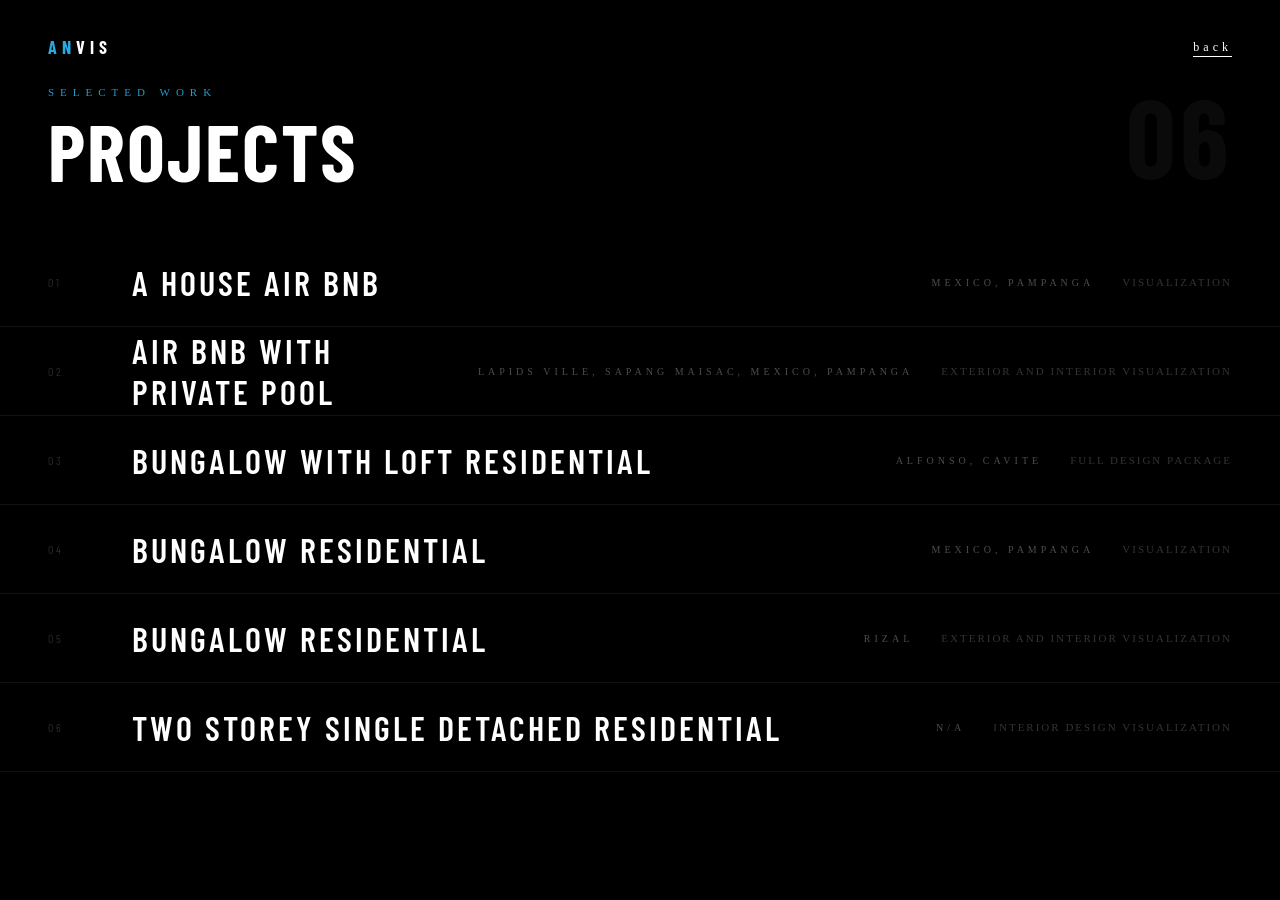
==== commit 18b42f26: "added new files" ====
--- a/projects.html
+++ b/projects.html
@@ -63,23 +63,36 @@
 
       <div class="proj-dropdown">
 
-        <div class="proj-dropdown-desc">
-          A contemporary Airbnb house concept designed with a clean Scandinavian-inspired aesthetic, featuring a dramatic pitched roof, expansive glass façade, and warm natural wood accents. The project emphasizes simplicity, openness, and harmony with nature, creating a cozy yet modern retreat experience. Soft ambient lighting, minimalist detailing, and seamless indoor-outdoor connection enhance the relaxing atmosphere, making the space ideal for short-term luxury stays and tranquil living.
-        </div>
-
-        <div class="proj-gallery">
-
-          <div class="proj-gallery-item">
-            <img src="projects/A HOUSE/1.1.jpg">
-          </div>
-
-          <div class="proj-gallery-item">
-            <img src="projects/A HOUSE/3.1.jpg">
-          </div>
-        </div>
-
-      </div>
-
+        <!-- LEFT : IMAGE SLIDER -->
+  <div class="proj-slider-wrap">
+
+    <button class="proj-slide-btn prev" onclick="slideProject(event,this,-1)">
+      &#10094;
+    </button>
+
+    <div class="proj-slider">
+
+      <div class="proj-slide active">
+        <img src="projects/A HOUSE/1.1.jpg">
+      </div>
+
+      <div class="proj-slide">
+        <img src="projects/A HOUSE/3.1.jpg">
+      </div>
+
+    </div>
+
+    <button class="proj-slide-btn next" onclick="slideProject(event,this,1)">
+      &#10095;
+    </button>
+
+  </div>
+
+  <!-- RIGHT : DESCRIPTION -->
+  <div class="proj-dropdown-desc">
+    A contemporary Airbnb house concept designed with a clean Scandinavian-inspired aesthetic, featuring a dramatic pitched roof, expansive glass façade, and warm natural wood accents. The project emphasizes simplicity, openness, and harmony with nature, creating a cozy yet modern retreat experience. Soft ambient lighting, minimalist detailing, and seamless indoor-outdoor connection enhance the relaxing atmosphere, making the space ideal for short-term luxury stays and tranquil living.
+  </div>
+</div>
     </li>
 
     <!-- PROJECT 2 -->
@@ -94,40 +107,48 @@
 
         <span class="proj-row-num">02</span>
         <span class="proj-row-name">AIR BNB WITH PRIVATE POOL</span>
-        <span class="proj-row-cat">
-          LAPIDS VILLE, SAPANG MAISAC, MEXICO, PAMPANGA
-        </span>
-
-        <span class="proj-row-yr">
-          EXTERIOR AND INTERIOR VISUALIZATION
-        </span>
-
-      </div>
-
-      <div class="proj-dropdown">
-
-        <div class="proj-dropdown-desc">
-          A modern tropical Airbnb retreat designed to blend leisure, privacy, and contemporary living in one seamless experience. The project features a minimalist white façade accented with natural wood textures, open-air lounge spaces, and a relaxing rooftop deck that creates a warm resort-inspired atmosphere. At the heart of the design is a private pool courtyard paired with an outdoor living and dining area, encouraging indoor-outdoor interaction and a laid-back lifestyle. The clean architectural lines, soft natural palette, and thoughtfully planned spaces provide guests with a serene and luxurious getaway experience in the heart of Pampanga.
-        </div>
-
-        <div class="proj-gallery">
-
-          <div class="proj-gallery-item">
-            <img src="projects/AIR BNB/Exterior.jpg">
-          </div>
-
-          <div class="proj-gallery-item">
-            <img src="projects/AIR BNB/Pool Area.jpg">
-          </div>
-
-          <div class="proj-gallery-item">
-            <img src="projects/AIR BNB/PLAN.png">
-          </div>
-        </div>
-
-      </div>
-
-    </li>
+        <span class="proj-row-cat">LAPIDS VILLE, SAPANG MAISAC, MEXICO, PAMPANGA</span>
+        <span class="proj-row-yr">EXTERIOR AND INTERIOR VISUALIZATION</span>
+
+      </div>
+
+      <div class="proj-dropdown">
+
+  <!-- LEFT : IMAGE SLIDER -->
+  <div class="proj-slider-wrap">
+
+    <button class="proj-slide-btn prev" onclick="slideProject(event,this,-1)">
+      &#10094;
+    </button>
+
+    <div class="proj-slider">
+
+      <div class="proj-slide active">
+        <img src="projects/AIR BNB/Exterior.jpg">
+      </div>
+
+      <div class="proj-slide">
+        <img src="projects/AIR BNB/Pool Area.jpg">
+      </div>
+
+      <div class="proj-slide">
+        <img src="projects/AIR BNB/PLAN.png">
+      </div>
+
+    </div>
+
+    <button class="proj-slide-btn next" onclick="slideProject(event,this,1)">
+      &#10095;
+    </button>
+
+  </div>
+
+  <!-- RIGHT : DESCRIPTION -->
+  <div class="proj-dropdown-desc">
+   A modern tropical Airbnb retreat designed to blend leisure, privacy, and contemporary living in one seamless experience. The project features a minimalist white façade accented with natural wood textures, open-air lounge spaces, and a relaxing rooftop deck that creates a warm resort-inspired atmosphere. At the heart of the design is a private pool courtyard paired with an outdoor living and dining area, encouraging indoor-outdoor interaction and a laid-back lifestyle. The clean architectural lines, soft natural palette, and thoughtfully planned spaces provide guests with a serene and luxurious getaway experience in the heart of Pampanga.
+  </div>
+</div>
+</li>
 
     <!-- PROJECT 3 -->
     <li class="proj-item">
@@ -140,59 +161,211 @@
            onmousemove="movePreview(event)">
 
         <span class="proj-row-num">03</span>
-
-        <span class="proj-row-name">
-          BUNGALOW WITH LOFT RESIDENTIAL
-        </span>
-
-        <span class="proj-row-cat">
-          Alfonso, Cavite
-        </span>
-
-        <span class="proj-row-yr">
-          FULL DESIGN PACKAGE
-        </span>
-
-      </div>
-
-      <div class="proj-dropdown">
-
-        <div class="proj-dropdown-desc">
-          A modern bungalow with loft residence designed to combine comfort, functionality, and contemporary elegance within a serene residential setting in Alfonso, Cavite. The project features a thoughtfully planned layout that maximizes natural light, spatial openness, and seamless circulation between living spaces. With its clean architectural lines, warm material palette, and elevated loft area, the residence creates a cozy yet sophisticated atmosphere ideal for modern family living. The scope includes comprehensive space planning, detailed exterior and interior visualizations, and professionally prepared signed and sealed construction drawings, ensuring both aesthetic quality and construction-ready precision.
+        <span class="proj-row-name">BUNGALOW WITH LOFT RESIDENTIAL</span>
+        <span class="proj-row-cat">Alfonso, Cavite</span>
+        <span class="proj-row-yr">FULL DESIGN PACKAGE</span>
+
+      </div>
+
+      <div class="proj-dropdown">
+        <!-- LEFT : IMAGE SLIDER -->
+  <div class="proj-slider-wrap">
+
+    <button class="proj-slide-btn prev" onclick="slideProject(event,this,-1)">
+      &#10094;
+    </button>
+
+    <div class="proj-slider">
+
+      <div class="proj-slide active">
+        <img src="projects/ALFONSO/Updated Exterior.png">
+      </div>
+
+      <div class="proj-slide">
+        <img src="projects/ALFONSO/LIVING AREA 01.png">
+      </div>
+
+      <div class="proj-slide">
+        <img src="projects/ALFONSO/LOFT AREA 01.png">
+      </div>
+
+      <div class="proj-slide">
+        <img src="projects/ALFONSO/MASTER BEDROOM 01.png">
+      </div>
+
+    </div>
+
+    <button class="proj-slide-btn next" onclick="slideProject(event,this,1)">
+      &#10095;
+    </button>
+
+  </div>
+
+  <!-- RIGHT : DESCRIPTION -->
+  <div class="proj-dropdown-desc">
+   A modern bungalow with loft residence designed to combine comfort, functionality, and contemporary elegance within a serene residential setting in Alfonso, Cavite. The project features a thoughtfully planned layout that maximizes natural light, spatial openness, and seamless circulation between living spaces. With its clean architectural lines, warm material palette, and elevated loft area, the residence creates a cozy yet sophisticated atmosphere ideal for modern family living. The scope includes comprehensive space planning, detailed exterior and interior visualizations, and professionally prepared signed and sealed construction drawings, ensuring both aesthetic quality and construction-ready precision.
         </div>
-
-        <div class="proj-gallery">
-
-          <div class="proj-gallery-item">
-            <img src="projects/ALFONSO/Updated Exterior.png">
-          </div>
-
-          <div class="proj-gallery-item">
-            <img src="projects/ALFONSO/LIVING AREA 01.png">
-          </div>
-
-          <div class="proj-gallery-item">
-            <img src="projects/ALFONSO/LOFT AREA 01.png">
-          </div>
-
-          <div class="proj-gallery-item">
-            <img src="projects/ALFONSO/MASTER BEDROOM 01.png">
-          </div>
-
+      </div>
+    </li>
+
+    <!-- PROJECT 4 -->
+    <li class="proj-item">
+
+      <div class="proj-row rv d2"
+           data-proj="2"
+           onclick="toggleProject(this)"
+           onmouseenter="showPreview(event,2)"
+           onmouseleave="hidePreview()"
+           onmousemove="movePreview(event)">
+
+        <span class="proj-row-num">04</span>
+        <span class="proj-row-name">BUNGALOW RESIDENTIAL</span>
+        <span class="proj-row-cat">MEXICO, PAMPANGA</span>
+        <span class="proj-row-yr">VISUALIZATION</span>
+
+      </div>
+
+      <div class="proj-dropdown">
+        <!-- LEFT : IMAGE SLIDER -->
+  <div class="proj-slider-wrap">
+
+    <button class="proj-slide-btn prev" onclick="slideProject(event,this,-1)">
+      &#10094;
+    </button>
+
+    <div class="proj-slider">
+
+      <div class="proj-slide active">
+        <img src="projects/BUNGALOW/1.jpg">
+      </div>
+
+      <div class="proj-slide">
+        <img src="projects/BUNGALOW/4_5 - Photo.jpg">
+      </div>
+    </div>
+
+    <button class="proj-slide-btn next" onclick="slideProject(event,this,1)">
+      &#10095;
+    </button>
+
+  </div>
+
+  <!-- RIGHT : DESCRIPTION -->
+  <div class="proj-dropdown-desc">
+   A contemporary bungalow residential design located in Mexico, Pampanga, created with a focus on functional space planning, modern aesthetics, and efficient indoor–outdoor living. The project emphasizes clean architectural lines, balanced proportions, and well-integrated natural elements to create a comfortable and practical home environment. Through detailed exterior and interior visualization, the design showcases a warm, livable atmosphere suited for modern family living. The scope also includes complete architectural documentation with signed and sealed construction drawings, ensuring both design clarity and build-ready technical precision.
         </div>
-
-      </div>
-
-    </li>
-
+      </div>
+    </li>
+
+    <!-- PROJECT 5 -->
+    <li class="proj-item">
+
+      <div class="proj-row rv d2"
+           data-proj="2"
+           onclick="toggleProject(this)"
+           onmouseenter="showPreview(event,2)"
+           onmouseleave="hidePreview()"
+           onmousemove="movePreview(event)">
+
+        <span class="proj-row-num">05</span>
+        <span class="proj-row-name">BUNGALOW RESIDENTIAL</span>
+        <span class="proj-row-cat">RIZAL</span>
+        <span class="proj-row-yr">EXTERIOR AND INTERIOR VISUALIZATION</span>
+
+      </div>
+
+      <div class="proj-dropdown">
+        <!-- LEFT : IMAGE SLIDER -->
+  <div class="proj-slider-wrap">
+
+    <button class="proj-slide-btn prev" onclick="slideProject(event,this,-1)">
+      &#10094;
+    </button>
+
+    <div class="proj-slider">
+
+      <div class="proj-slide active">
+        <img src="projects/RIZAL/EXTERIOR 1.png">
+      </div>
+
+      <div class="proj-slide">
+        <img src="projects/RIZAL/EXTERIOR 2.png">
+      </div>
+    </div>
+
+    <button class="proj-slide-btn next" onclick="slideProject(event,this,1)">
+      &#10095;
+    </button>
+
+  </div>
+
+  <!-- RIGHT : DESCRIPTION -->
+  <div class="proj-dropdown-desc">
+   A modern bungalow residential project located in Rizal, designed with a focus on clean architectural form, functional space planning, and seamless indoor–outdoor living. The scope includes both exterior and interior visualization, highlighting realistic materials, lighting, and atmosphere to fully present the design concept before construction.
+        </div>
+      </div>
+    </li>
+
+    <!-- PROJECT 6 -->
+    <li class="proj-item">
+
+      <div class="proj-row rv d2"
+           data-proj="2"
+           onclick="toggleProject(this)"
+           onmouseenter="showPreview(event,2)"
+           onmouseleave="hidePreview()"
+           onmousemove="movePreview(event)">
+
+        <span class="proj-row-num">06</span>
+        <span class="proj-row-name">TWO STOREY SINGLE DETACHED RESIDENTIAL</span>
+        <span class="proj-row-cat">N/A</span>
+        <span class="proj-row-yr">INTERIOR DESIGN VISUALIZATION</span>
+
+      </div>
+
+      <div class="proj-dropdown">
+        <!-- LEFT : IMAGE SLIDER -->
+  <div class="proj-slider-wrap">
+
+    <button class="proj-slide-btn prev" onclick="slideProject(event,this,-1)">
+      &#10094;
+    </button>
+
+    <div class="proj-slider">
+
+      <div class="proj-slide active">
+        <img src="projects/TWO STOREY SINGLE DETACHED INTERIORS/2.png">
+      </div>
+
+      <div class="proj-slide">
+        <img src="projects/TWO STOREY SINGLE DETACHED INTERIORS/4.png">
+      </div>
+
+      <div class="proj-slide">
+        <img src="projects/TWO STOREY SINGLE DETACHED INTERIORS/1.png">
+      </div>
+
+      <div class="proj-slide">
+        <img src="projects/TWO STOREY SINGLE DETACHED INTERIORS/3.png">
+      </div>
+
+    </div>
+
+    <button class="proj-slide-btn next" onclick="slideProject(event,this,1)">
+      &#10095;
+    </button>
+
+  </div>
+
+  <!-- RIGHT : DESCRIPTION -->
+  <div class="proj-dropdown-desc">
+   A contemporary two-storey single-detached residential interior design project focused on creating functional, comfortable, and visually cohesive living spaces. The visualization highlights modern spatial planning, refined material selections, and realistic lighting to clearly present the interior atmosphere and design intent before actual construction.
+        </div>
+      </div>
+    </li>
   </ul>
-
 </section>
 
-<!-- FLOATING PREVIEW -->
-<div class="proj-preview" id="projPreview">
-  <div class="proj-preview-inner" id="projPreviewInner"></div>
-</div>
 
 <script src="script.js"></script>
 </body>
--- a/style.css
+++ b/style.css
@@ -14,7 +14,7 @@
   --cyan:    #29ABE2;
   --gray:    #555;
   --faint:   rgba(255,255,255,0.08);
-  --F: 'Barlow Condensed', sans-serif;
+  --F: 'Barlow Condensed',sans-serif;
   --expo: cubic-bezier(0.16, 1, 0.3, 1);
   --inout: cubic-bezier(0.76, 0, 0.24, 1);
 }
@@ -984,7 +984,6 @@
 /* DROPDOWN */
 .proj-dropdown {
   max-height: 0;
-
   overflow: hidden;
 
   background: rgba(255,255,255,0.015);
@@ -994,64 +993,118 @@
     padding 0.6s var(--expo);
 
   padding: 0 48px;
+
+  display: grid;
+  grid-template-columns: 1.2fr .8fr;
+  gap: 40px;
+  align-items: center;
 }
 
 .proj-item.active .proj-dropdown {
   max-height: 1200px;
-
   padding: 40px 48px 50px;
 }
 
 /* DESCRIPTION */
 .proj-dropdown-desc {
-  max-width: 760px;
-  padding: 0px 0px 0px 300px;
-  margin-bottom: 34px;
-
   font-size: 14px;
-  line-height: 1.8;
+  line-height: 1.9;
   letter-spacing: 1px;
 
   color: rgba(255,255,255,0.72);
 }
 
-/* GALLERY */
-.proj-gallery {
-  display: grid;
-
-  grid-template-columns: repeat(2,1fr);
-
-  gap: 20px;
-}
-
-/* IMAGE CARD */
-.proj-gallery-item {
+/* SLIDER */
+.proj-slider-wrap {
   position: relative;
+  width: 100%;
+}
+
+.proj-slider {
+  position: relative;
 
   overflow: hidden;
 
-  border-radius: 18px;
+  border-radius: 24px;
 
   aspect-ratio: 16/10;
 
   background: #111;
 }
 
-.proj-gallery-item img {
+/* SLIDES */
+.proj-slide {
+  position: absolute;
+  inset: 0;
+
+  opacity: 0;
+  visibility: hidden;
+
+  transition:
+    opacity .6s ease,
+    transform .8s var(--expo);
+
+  transform: scale(1.03);
+}
+
+.proj-slide.active {
+  opacity: 1;
+  visibility: visible;
+
+  transform: scale(1);
+}
+
+.proj-slide img {
   width: 100%;
   height: 100%;
 
   object-fit: cover;
-
-  transition: transform 1s cubic-bezier(.19,1,.22,1);
-}
-
-.proj-gallery-item:hover img {
-  transform: scale(1.06);
+}
+
+/* BUTTONS */
+.proj-slide-btn {
+  position: absolute;
+  top: 50%;
+
+  transform: translateY(-50%);
+
+  width: 52px;
+  height: 52px;
+
+  border: none;
+  border-radius: 50%;
+
+  background: rgba(0,0,0,0.45);
+  backdrop-filter: blur(10px);
+
+  color: white;
+
+  font-size: 22px;
+
+  cursor: pointer;
+
+  z-index: 5;
+
+  transition:
+    background .3s ease,
+    transform .3s ease;
+}
+
+.proj-slide-btn:hover {
+  background: var(--cyan);
+  transform: translateY(-50%) scale(1.08);
+}
+
+.proj-slide-btn.prev {
+  left: 18px;
+}
+
+.proj-slide-btn.next {
+  right: 18px;
 }
 
 /* IMAGE OVERLAY */
-.proj-gallery-item::after {
+.proj-slider::after {
   content: '';
 
   position: absolute;
@@ -1060,76 +1113,32 @@
   background:
     linear-gradient(
       to top,
-      rgba(0,0,0,0.4),
+      rgba(0,0,0,0.35),
       transparent 40%
     );
 
   pointer-events: none;
 }
 
-/* FLOATING PREVIEW */
-.proj-preview {
-  position: fixed;
-
-  z-index: 200;
-
-  width: 320px;
-
-  aspect-ratio: 4/3;
-
-  pointer-events: none;
-
-  opacity: 0;
-
-  transform: scale(0.94) translateY(6px);
-
-  transition:
-    opacity 0.3s ease,
-    transform 0.4s var(--expo);
-
-  overflow: hidden;
-}
-
-.proj-preview.show {
-  opacity: 1;
-
-  transform: scale(1) translateY(0);
-}
-
-.proj-preview-inner {
-  width: 100%;
-  height: 100%;
-
-  background: #0d0d0d;
-
-  display: flex;
-  align-items: center;
-  justify-content: center;
-}
-
-.proj-preview-inner svg {
-  width: 65%;
-  height: 65%;
-
-  opacity: 0.3;
-}
-
 /* MOBILE */
 @media (max-width: 900px){
 
-  .proj-row {
+  .proj-dropdown {
     grid-template-columns: 1fr;
-    gap: 10px;
-
-    padding: 24px;
-  }
-
-  .proj-gallery {
-    grid-template-columns: 1fr;
+    gap: 24px;
+
+    padding: 0 24px;
   }
 
   .proj-item.active .proj-dropdown {
     padding: 28px 24px 36px;
+  }
+
+  .proj-slide-btn {
+    width: 44px;
+    height: 44px;
+
+    font-size: 18px;
   }
 
 }
